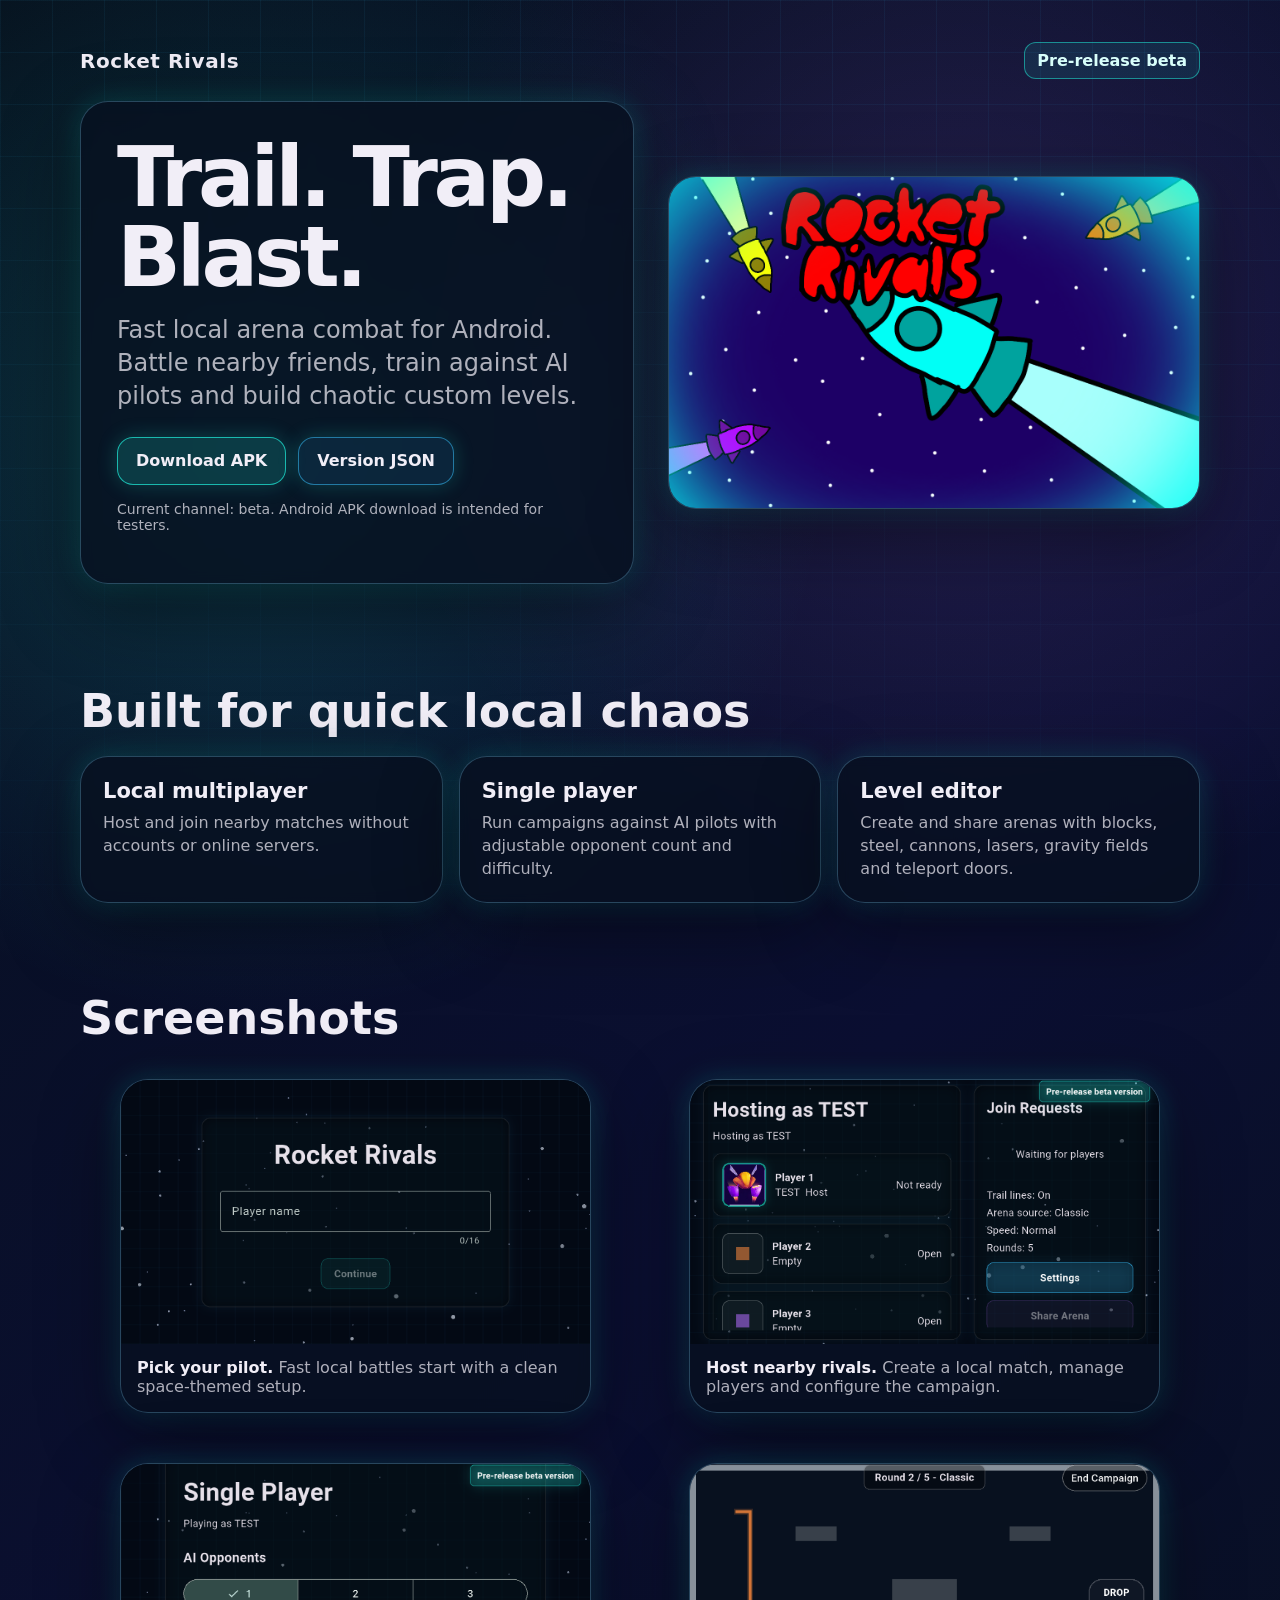
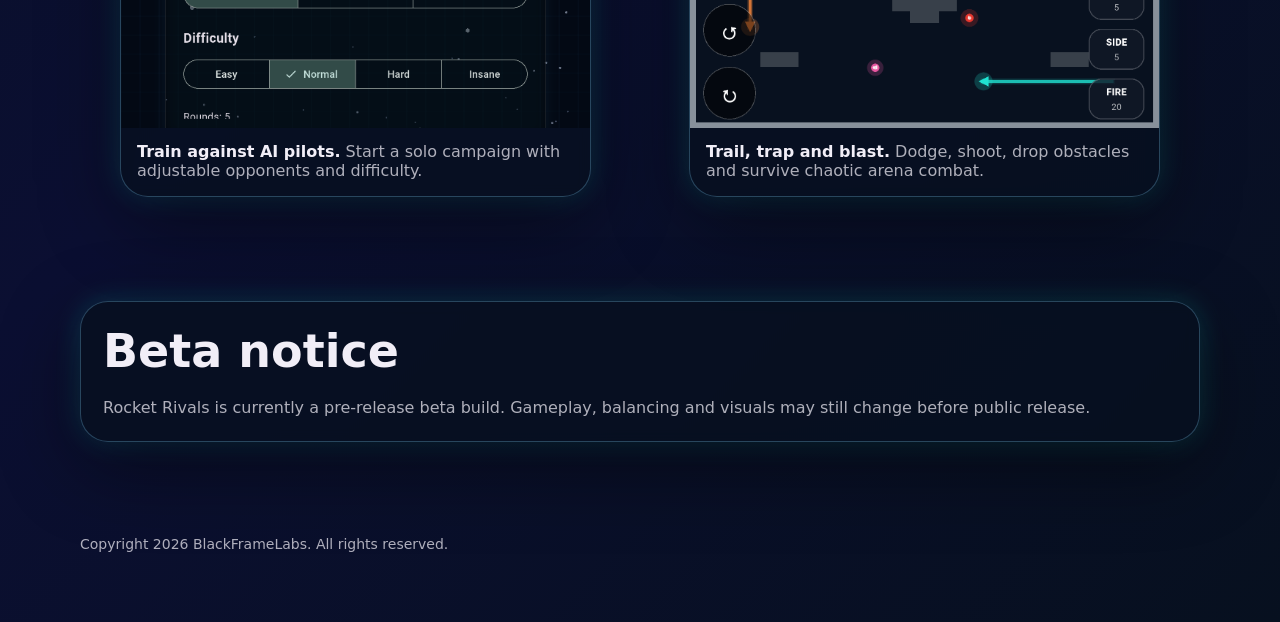
==== index.html @ c6786f34 "initial version" ====
<!doctype html>
<html lang="en">
<head>
  <meta charset="utf-8" />
  <meta name="viewport" content="width=device-width, initial-scale=1" />
  <title>Rocket Rivals - Local Arena Combat</title>
  <meta name="description" content="Rocket Rivals is a fast local multiplayer space combat game with trails, weapons, custom arenas and single-player AI campaigns." />
  <meta property="og:title" content="Rocket Rivals" />
  <meta property="og:description" content="Local multiplayer space combat with trails, traps and custom arenas." />
  <meta property="og:image" content="assets/images/hero-loading.png" />
  <link rel="stylesheet" href="styles.css" />
</head>
<body>
  <header class="hero">
    <div class="container">
      <nav class="nav">
        <div class="brand">Rocket Rivals</div>
        <div class="badge">Pre-release beta</div>
      </nav>

      <div class="hero-grid">
        <section class="panel hero-copy">
          <h1>Trail. Trap. Blast.</h1>
          <p class="lead">Fast local arena combat for Android. Battle nearby friends, train against AI pilots and build chaotic custom levels.</p>
          <div class="actions">
            <a class="button" href="downloads/rocket-rivals-latest.apk">Download APK</a>
            <a class="button secondary" href="data/version.json">Version JSON</a>
          </div>
          <p class="version-line">Current channel: beta. Android APK download is intended for testers.</p>
        </section>

        <section class="panel hero-image" aria-label="Rocket Rivals artwork">
          <img src="assets/images/hero-loading.png" alt="Rocket Rivals loading artwork with rockets flying through space" />
        </section>
      </div>
    </div>
  </header>

  <main>
    <section class="section">
      <div class="container">
        <h2>Built for quick local chaos</h2>
        <div class="features">
          <article class="panel feature">
            <h3>Local multiplayer</h3>
            <p>Host and join nearby matches without accounts or online servers.</p>
          </article>
          <article class="panel feature">
            <h3>Single player</h3>
            <p>Run campaigns against AI pilots with adjustable opponent count and difficulty.</p>
          </article>
          <article class="panel feature">
            <h3>Level editor</h3>
            <p>Create and share arenas with blocks, steel, cannons, lasers, gravity fields and teleport doors.</p>
          </article>
        </div>
      </div>
    </section>

    <section class="section" id="screenshots">
      <div class="container">
        <h2>Screenshots</h2>
        <div class="screenshots">
          <figure class="panel shot">
            <img src="assets/images/screenshot-name.png" alt="Rocket Rivals start screen" />
            <figcaption><strong>Pick your pilot.</strong> Fast local battles start with a clean space-themed setup.</figcaption>
          </figure>
          <figure class="panel shot">
            <img src="assets/images/screenshot-host.png" alt="Rocket Rivals host lobby" />
            <figcaption><strong>Host nearby rivals.</strong> Create a local match, manage players and configure the campaign.</figcaption>
          </figure>
          <figure class="panel shot">
            <img src="assets/images/screenshot-singleplayer.png" alt="Rocket Rivals single player setup" />
            <figcaption><strong>Train against AI pilots.</strong> Start a solo campaign with adjustable opponents and difficulty.</figcaption>
          </figure>
          <figure class="panel shot">
            <img src="assets/images/screenshot-gameplay.png" alt="Rocket Rivals gameplay" />
            <figcaption><strong>Trail, trap and blast.</strong> Dodge, shoot, drop obstacles and survive chaotic arena combat.</figcaption>
          </figure>
        </div>
      </div>
    </section>

    <section class="section">
      <div class="container">
        <div class="panel feature">
          <h2>Beta notice</h2>
          <p>Rocket Rivals is currently a pre-release beta build. Gameplay, balancing and visuals may still change before public release.</p>
        </div>
      </div>
    </section>
  </main>

  <footer class="footer">
    <div class="container">
      <p>Copyright 2026 BlackFrameLabs. All rights reserved.</p>
    </div>
  </footer>
</body>
</html>
---- styles.css ----
:root {
  --bg: #07101f;
  --panel: rgba(7, 16, 31, 0.78);
  --panel-strong: rgba(11, 28, 45, 0.9);
  --text: #f1eef7;
  --muted: rgba(241, 238, 247, 0.72);
  --cyan: #20e3d2;
  --blue: #38bdf8;
  --red: #ff1a1a;
  --yellow: #ffd23f;
  --violet: #b56dff;
  --border: rgba(125, 211, 252, 0.28);
  --shadow: rgba(32, 227, 210, 0.20);
}

* { box-sizing: border-box; }

html { scroll-behavior: smooth; }

body {
  margin: 0;
  font-family: Inter, ui-sans-serif, system-ui, -apple-system, BlinkMacSystemFont, "Segoe UI", sans-serif;
  color: var(--text);
  background:
    radial-gradient(circle at 20% 20%, rgba(32, 227, 210, 0.18), transparent 28%),
    radial-gradient(circle at 75% 15%, rgba(181, 109, 255, 0.16), transparent 28%),
    linear-gradient(135deg, #06101d 0%, #0b0f32 55%, #07101f 100%);
  min-height: 100vh;
}

body::before {
  content: "";
  position: fixed;
  inset: 0;
  pointer-events: none;
  background-image:
    linear-gradient(rgba(56, 189, 248, 0.07) 1px, transparent 1px),
    linear-gradient(90deg, rgba(56, 189, 248, 0.07) 1px, transparent 1px);
  background-size: 52px 52px;
  mask-image: linear-gradient(to bottom, rgba(0,0,0,0.9), rgba(0,0,0,0.2));
}

.container {
  width: min(1120px, calc(100% - 32px));
  margin: 0 auto;
}

.hero {
  padding: 28px 0 56px;
}

.nav {
  display: flex;
  align-items: center;
  justify-content: space-between;
  gap: 16px;
  padding: 14px 0 22px;
}

.brand {
  font-size: 20px;
  font-weight: 900;
  letter-spacing: 0.03em;
}

.badge {
  display: inline-flex;
  align-items: center;
  gap: 8px;
  padding: 8px 12px;
  border: 1px solid rgba(32, 227, 210, 0.55);
  border-radius: 12px;
  background: rgba(32, 227, 210, 0.10);
  color: #d9fffb;
  font-weight: 700;
}

.hero-grid {
  display: grid;
  grid-template-columns: 1.02fr 0.98fr;
  gap: 34px;
  align-items: center;
}

.panel {
  border: 1px solid var(--border);
  background: var(--panel);
  border-radius: 28px;
  box-shadow: 0 24px 80px rgba(0,0,0,0.45), 0 0 28px var(--shadow);
  backdrop-filter: blur(6px);
}

.hero-copy {
  padding: 36px;
}

h1 {
  margin: 0 0 16px;
  font-size: clamp(44px, 7vw, 84px);
  line-height: 0.95;
  letter-spacing: -0.05em;
}

.lead {
  margin: 0 0 24px;
  color: var(--muted);
  font-size: clamp(18px, 2.4vw, 24px);
  line-height: 1.38;
}

.actions {
  display: flex;
  flex-wrap: wrap;
  gap: 12px;
  margin: 24px 0 16px;
}

.button {
  display: inline-flex;
  align-items: center;
  justify-content: center;
  min-height: 48px;
  padding: 0 18px;
  border-radius: 16px;
  border: 1px solid rgba(32, 227, 210, 0.75);
  background: rgba(32, 227, 210, 0.18);
  color: var(--text);
  font-weight: 900;
  text-decoration: none;
  box-shadow: 0 0 20px rgba(32, 227, 210, 0.22);
}

.button.secondary {
  border-color: rgba(56, 189, 248, 0.55);
  background: rgba(56, 189, 248, 0.10);
}

.version-line {
  color: var(--muted);
  font-size: 14px;
}

.hero-image {
  overflow: hidden;
}

.hero-image img {
  display: block;
  width: 100%;
  height: auto;
}

.section {
  padding: 44px 0;
}

.section h2 {
  font-size: clamp(30px, 4vw, 46px);
  margin: 0 0 18px;
}

.features {
  display: grid;
  grid-template-columns: repeat(3, 1fr);
  gap: 16px;
}

.feature {
  padding: 22px;
}

.feature h3 {
  margin: 0 0 8px;
  font-size: 21px;
}

.feature p {
  margin: 0;
  color: var(--muted);
  line-height: 1.45;
}

.screenshots {
  display: grid;
  grid-template-columns: repeat(2, 1fr);
  gap: 18px;
}

.shot {
  overflow: hidden;
}

.shot img {
  display: block;
  width: 100%;
  aspect-ratio: 16 / 9;
  object-fit: cover;
}

.shot figcaption {
  padding: 14px 16px 16px;
  color: var(--muted);
}

.shot strong {
  color: var(--text);
}

.footer {
  padding: 36px 0 56px;
  color: var(--muted);
  font-size: 14px;
}

@media (max-width: 820px) {
  .hero-grid, .features, .screenshots {
    grid-template-columns: 1fr;
  }
  .hero-copy { padding: 26px; }
}
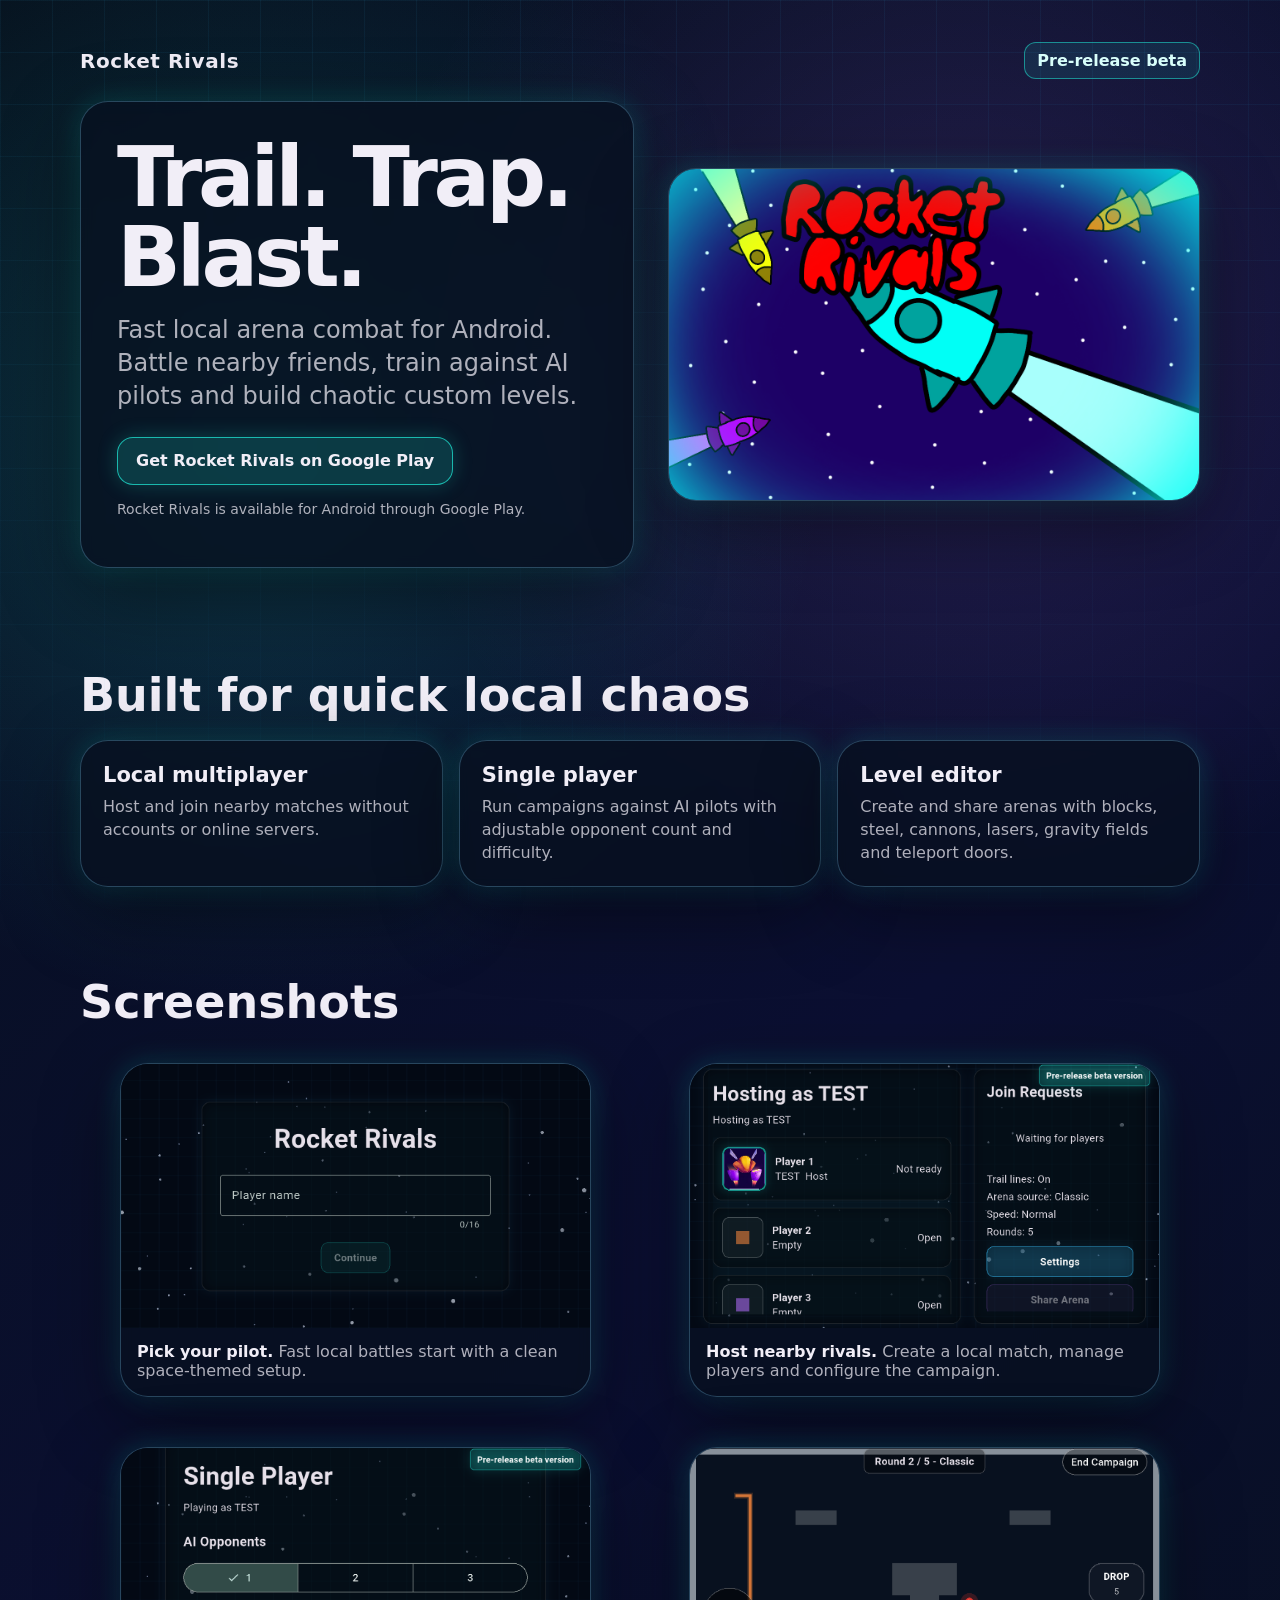
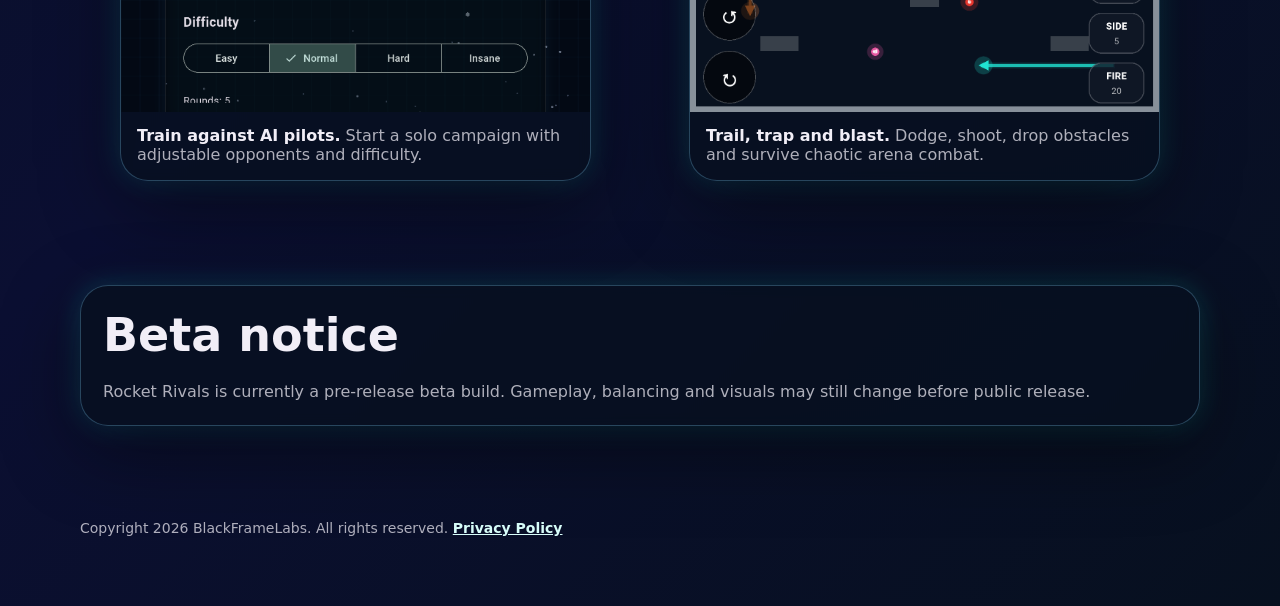
==== commit 816819d3: "website update" ====
--- a/index.html
+++ b/index.html
@@ -23,10 +23,9 @@
           <h1>Trail. Trap. Blast.</h1>
           <p class="lead">Fast local arena combat for Android. Battle nearby friends, train against AI pilots and build chaotic custom levels.</p>
           <div class="actions">
-            <a class="button" href="downloads/rocket-rivals-latest.apk">Download APK</a>
-            <a class="button secondary" href="data/version.json">Version JSON</a>
+            <a class="button" href="https://play.google.com/store/apps/details?id=com.blackframelabs.rocketrivals">Get Rocket Rivals on Google Play</a>
           </div>
-          <p class="version-line">Current channel: beta. Android APK download is intended for testers.</p>
+          <p class="version-line">Rocket Rivals is available for Android through Google Play.</p>
         </section>
 
         <section class="panel hero-image" aria-label="Rocket Rivals artwork">
@@ -93,7 +92,7 @@
 
   <footer class="footer">
     <div class="container">
-      <p>Copyright 2026 BlackFrameLabs. All rights reserved.</p>
+      <p>Copyright 2026 BlackFrameLabs. All rights reserved. <a href="privacy.html">Privacy Policy</a></p>
     </div>
   </footer>
 </body>
--- a/styles.css
+++ b/styles.css
@@ -127,6 +127,7 @@
   color: var(--text);
   font-weight: 900;
   text-decoration: none;
+  text-align: center;
   box-shadow: 0 0 20px rgba(32, 227, 210, 0.22);
 }
 
@@ -212,6 +213,11 @@
   font-size: 14px;
 }
 
+.footer a {
+  color: #d9fffb;
+  font-weight: 700;
+}
+
 @media (max-width: 820px) {
   .hero-grid, .features, .screenshots {
     grid-template-columns: 1fr;
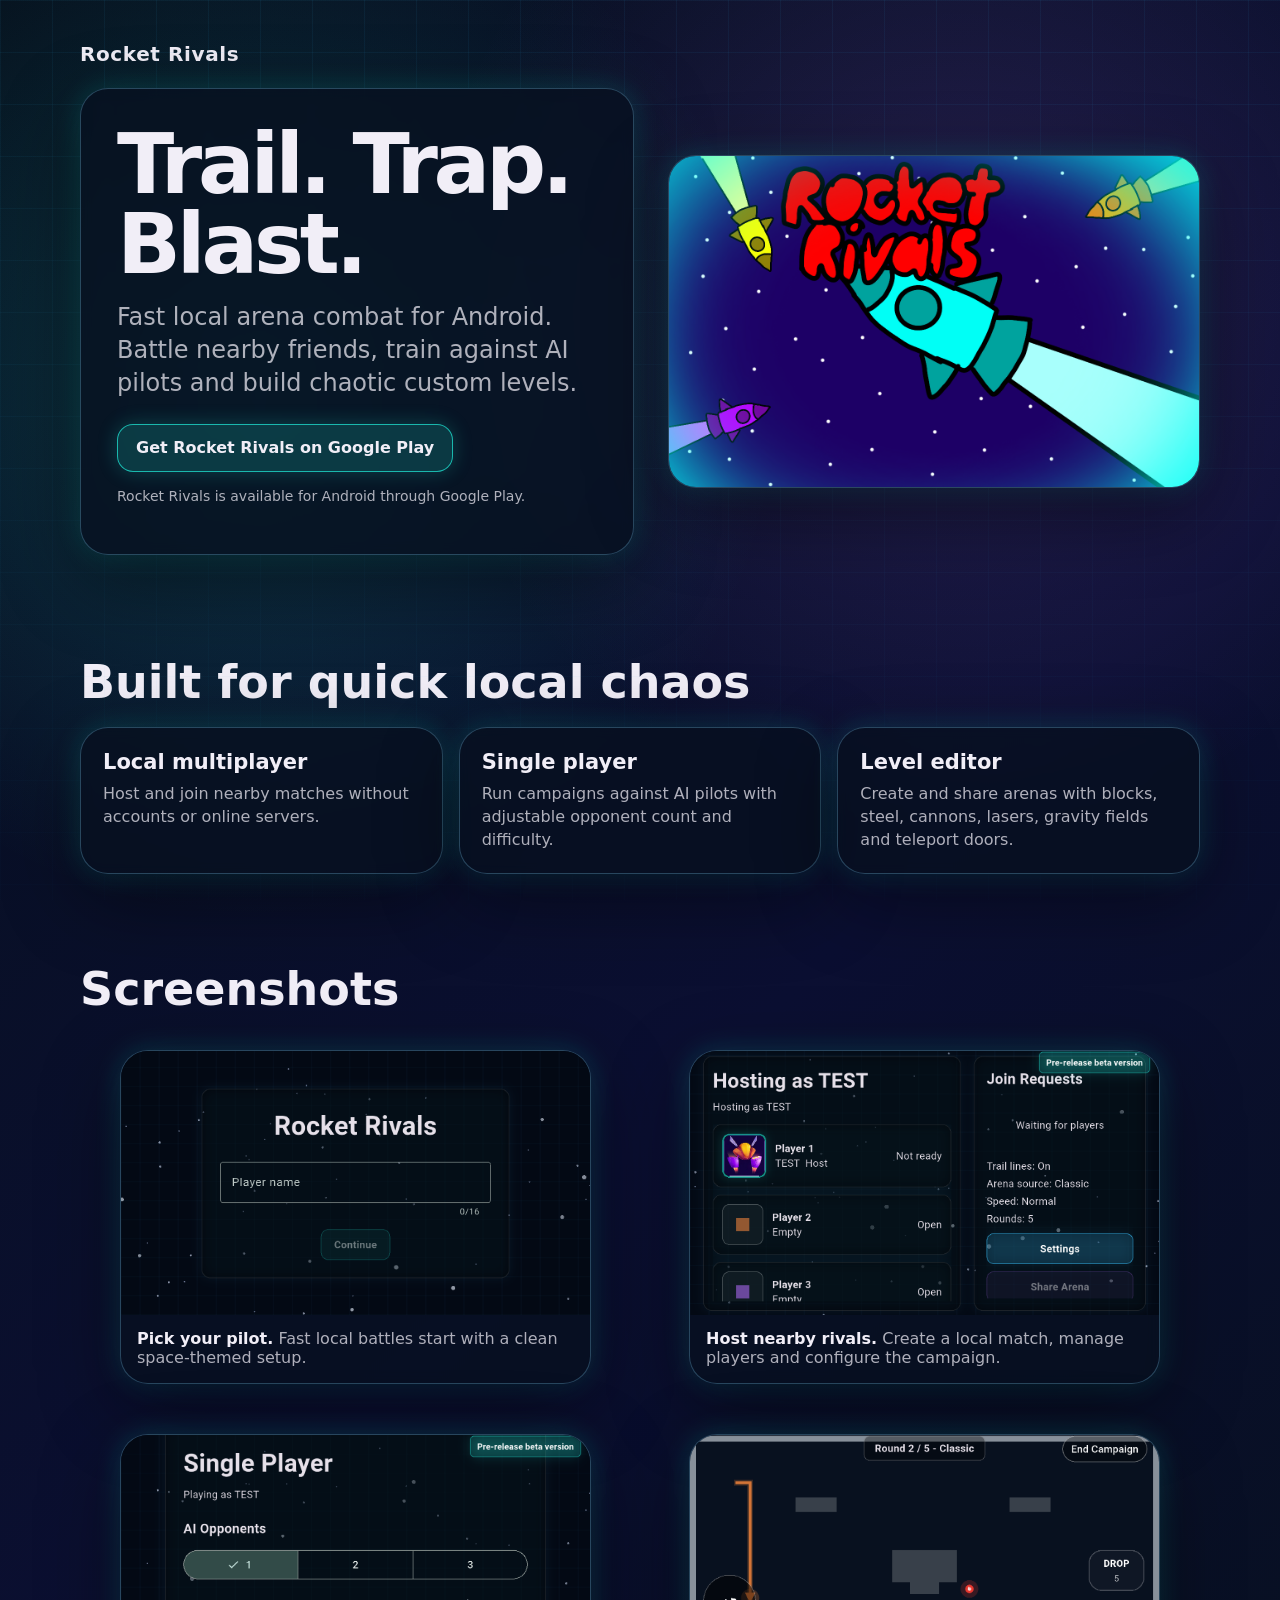
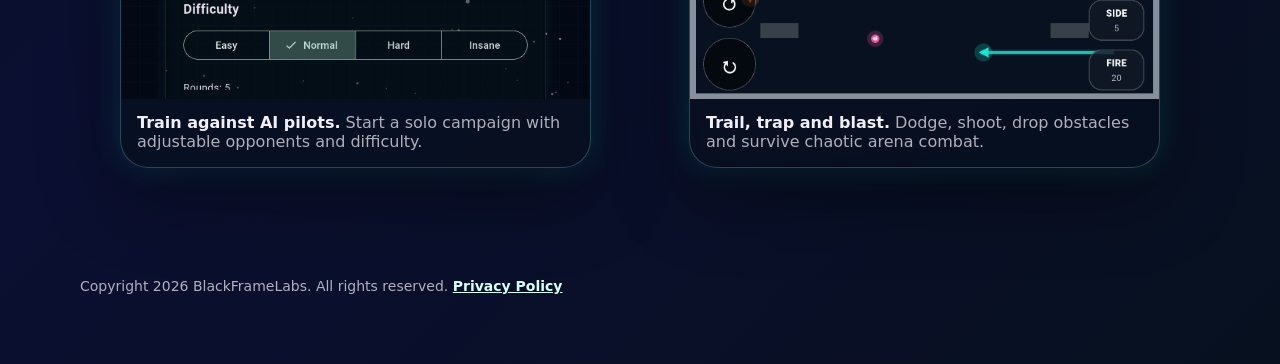
==== commit 41d43a55: "remove pre-release badge" ====
--- a/index.html
+++ b/index.html
@@ -15,7 +15,6 @@
     <div class="container">
       <nav class="nav">
         <div class="brand">Rocket Rivals</div>
-        <div class="badge">Pre-release beta</div>
       </nav>
 
       <div class="hero-grid">
@@ -79,15 +78,6 @@
         </div>
       </div>
     </section>
-
-    <section class="section">
-      <div class="container">
-        <div class="panel feature">
-          <h2>Beta notice</h2>
-          <p>Rocket Rivals is currently a pre-release beta build. Gameplay, balancing and visuals may still change before public release.</p>
-        </div>
-      </div>
-    </section>
   </main>
 
   <footer class="footer">
